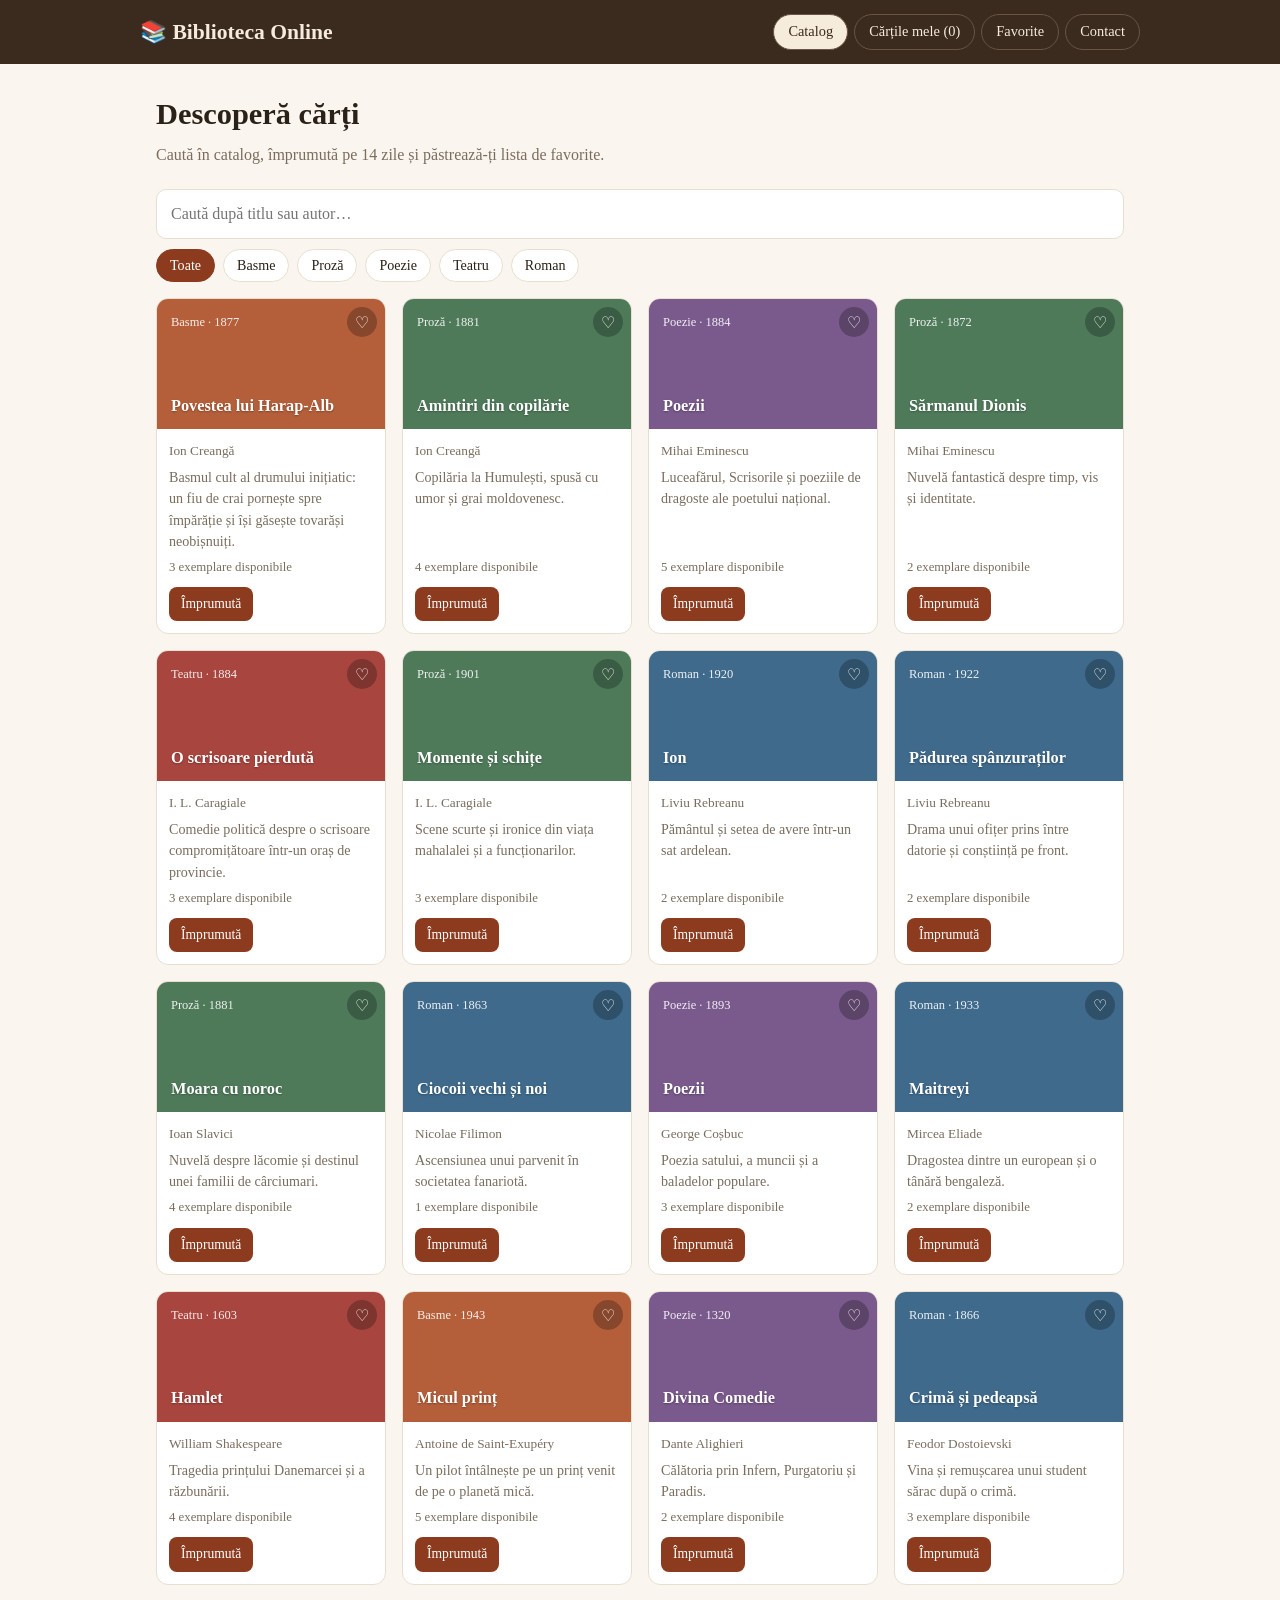
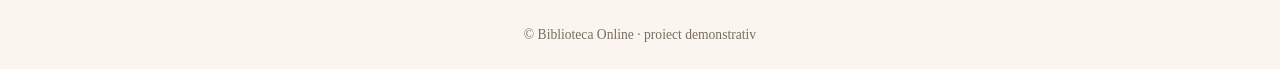
==== index.html @ 7d39f1ca "first commit" ====
<!DOCTYPE html>
<html lang="ro">
<head>
  <meta charset="utf-8">
  <meta name="viewport" content="width=device-width, initial-scale=1">
  <title>Biblioteca Online</title>
  <link rel="stylesheet" href="css/style.css">
</head>
<body>
  <header>
    <div class="hi">
      <a class="logo" href="index.html">📚 Biblioteca Online</a>
      <nav>
        <button data-view="catalog" class="on">Catalog</button>
        <button data-view="imprumuturi">Cărțile mele (<span id="cnt">0</span>)</button>
        <button data-view="favorite">Favorite</button>
        <a href="contact.html">Contact</a>
      </nav>
    </div>
  </header>

  <div class="hero">
    <h1 id="ttl">Descoperă cărți</h1>
    <p id="sub">Caută în catalog, împrumută pe 14 zile și păstrează-ți lista de favorite.</p>
  </div>

  <div class="tools" id="tools">
    <input id="q" type="search" placeholder="Caută după titlu sau autor…">
    <div class="chips" id="chips"></div>
  </div>

  <main>
    <div class="grid" id="g"></div>
  </main>

  <footer>© Biblioteca Online · proiect demonstrativ</footer>
  <div id="toast"></div>

  <script src="js/common.js"></script>
  <script src="js/books.js"></script>
  <script src="js/app.js"></script>
</body>
</html>
---- css/style.css ----
/* ===== Biblioteca Online – stiluri comune ===== */

/* Culori (temă luminoasă / întunecată) */
:root {
  --bg: #faf6ef;
  --card: #fff;
  --tx: #2a2118;
  --mut: #7a6d5e;
  --br: #e8dfd0;
  --ac: #8c3b1e;
  --acx: #fff;
  --hd: #3b2a1e;
  --err: #b3261e;
}
@media (prefers-color-scheme: dark) {
  :root:not([data-theme="light"]) {
    --bg: #17130f; --card: #221c16; --tx: #f1e8da; --mut: #a89a88;
    --br: #3a3027; --ac: #e0875a; --acx: #1a120c; --hd: #0f0c09; --err: #f2867d;
  }
}
:root[data-theme="dark"] {
  --bg: #17130f; --card: #221c16; --tx: #f1e8da; --mut: #a89a88;
  --br: #3a3027; --ac: #e0875a; --acx: #1a120c; --hd: #0f0c09; --err: #f2867d;
}

* { box-sizing: border-box; }

body {
  margin: 0;
  background: var(--bg);
  color: var(--tx);
  font: 16px/1.5 Georgia, "Times New Roman", serif;
  min-height: 100vh;
  display: flex;
  flex-direction: column;
}

/* ===== Antet și navigare ===== */
header { background: var(--hd); color: #f6ecdc; padding: 14px 16px; }
.hi { max-width: 1000px; margin: 0 auto; display: flex; align-items: center; gap: 14px; flex-wrap: wrap; }
.logo { font-size: 1.35rem; font-weight: 700; margin-right: auto; color: inherit; text-decoration: none; }
nav { display: flex; gap: 6px; flex-wrap: wrap; }
nav button,
nav a {
  background: none;
  border: 1px solid #6a5444;
  color: #f6ecdc;
  border-radius: 999px;
  padding: 6px 14px;
  font: inherit;
  font-size: .9rem;
  cursor: pointer;
  text-decoration: none;
}
nav button.on,
nav a.on { background: #f6ecdc; color: #3b2a1e; }

/* ===== Titlu pagină ===== */
.hero { max-width: 1000px; width: 100%; margin: 0 auto; padding: 28px 16px 8px; }
.hero h1 { margin: 0 0 6px; font-size: 1.9rem; }
.hero p { margin: 0; color: var(--mut); }

/* ===== Căutare și filtre ===== */
.tools { max-width: 1000px; width: 100%; margin: 14px auto 0; padding: 0 16px; }
.tools input {
  width: 100%; padding: 12px 14px; border: 1px solid var(--br); border-radius: 10px;
  background: var(--card); color: var(--tx); font: inherit;
}
.chips { display: flex; gap: 8px; flex-wrap: wrap; margin-top: 10px; }
.chips button {
  border: 1px solid var(--br); background: var(--card); color: var(--tx);
  border-radius: 999px; padding: 5px 13px; font: inherit; font-size: .88rem; cursor: pointer;
}
.chips button.on { background: var(--ac); color: var(--acx); border-color: var(--ac); }

/* ===== Conținut ===== */
main { max-width: 1000px; width: 100%; margin: 0 auto; padding: 16px; flex: 1; }
.grid { display: grid; grid-template-columns: repeat(auto-fill, minmax(210px, 1fr)); gap: 16px; }

/* Card carte */
.bk { background: var(--card); border: 1px solid var(--br); border-radius: 12px; overflow: hidden; display: flex; flex-direction: column; }
.cv { height: 130px; padding: 14px; color: #fff; display: flex; flex-direction: column; justify-content: space-between; position: relative; }
.cv b { font-size: 1.02rem; line-height: 1.2; text-shadow: 0 1px 2px rgba(0,0,0,.3); padding-right: 30px; }
.cv span { font-size: .78rem; opacity: .9; }
.fv {
  position: absolute; top: 8px; right: 8px; background: rgba(0,0,0,.25); border: 0; color: #fff;
  border-radius: 50%; width: 30px; height: 30px; font-size: 16px; cursor: pointer;
}
.bd { padding: 12px; display: flex; flex-direction: column; gap: 6px; flex: 1; }
.bd small { color: var(--mut); }
.bd p { margin: 0; font-size: .88rem; color: var(--mut); flex: 1; }
.bd .row { display: flex; justify-content: space-between; align-items: center; gap: 8px; margin-top: 4px; }
.st { font-size: .8rem; color: var(--mut); }
.due { color: var(--ac); font-size: .82rem; }
.emp { text-align: center; color: var(--mut); padding: 40px 0; grid-column: 1 / -1; }

/* Butoane */
.bt {
  background: var(--ac); color: var(--acx); border: 0; border-radius: 8px;
  padding: 7px 12px; font: inherit; font-size: .85rem; cursor: pointer;
}
.bt.g { background: none; border: 1px solid var(--ac); color: var(--ac); }
.bt:disabled { opacity: .45; cursor: default; }

/* ===== Pagina de contact ===== */
.contact-wrap { display: grid; grid-template-columns: minmax(0, 1fr) minmax(0, 300px); gap: 24px; align-items: start; }
@media (max-width: 720px) { .contact-wrap { grid-template-columns: 1fr; } }

.contact { display: flex; flex-direction: column; gap: 12px; background: var(--card); border: 1px solid var(--br); border-radius: 12px; padding: 18px; }
.contact label { display: flex; flex-direction: column; gap: 4px; font-size: .9rem; }
.contact input,
.contact textarea {
  padding: 10px 12px; border: 1px solid var(--br); border-radius: 8px;
  background: var(--bg); color: var(--tx); font: inherit; resize: vertical;
}
.contact input:focus,
.contact textarea:focus { outline: 2px solid var(--ac); outline-offset: 1px; }
.contact .bad { border-color: var(--err); }
.contact .msg { color: var(--err); font-size: .8rem; min-height: 1em; }
.contact .bt { padding: 10px; font-size: .95rem; }

.info { background: var(--card); border: 1px solid var(--br); border-radius: 12px; padding: 18px; }
.info h2 { margin: 0 0 8px; font-size: 1.1rem; }
.info p { margin: 0 0 8px; color: var(--mut); font-size: .9rem; }

.sent { margin-top: 24px; }
.sent h2 { font-size: 1.1rem; margin: 0 0 10px; }
.sent ul { list-style: none; margin: 0; padding: 0; display: flex; flex-direction: column; gap: 8px; }
.sent li { background: var(--card); border: 1px solid var(--br); border-radius: 10px; padding: 10px 12px; font-size: .9rem; }
.sent li small { color: var(--mut); display: block; }

/* ===== Subsol și notificări ===== */
footer { text-align: center; color: var(--mut); font-size: .85rem; padding: 24px 16px; }
footer a { color: var(--ac); }

#toast {
  position: fixed; left: 50%; bottom: 20px; transform: translateX(-50%);
  background: var(--hd); color: #f6ecdc; padding: 10px 18px; border-radius: 10px;
  opacity: 0; transition: opacity .25s; pointer-events: none; font-size: .9rem;
}
#toast.on { opacity: 1; }
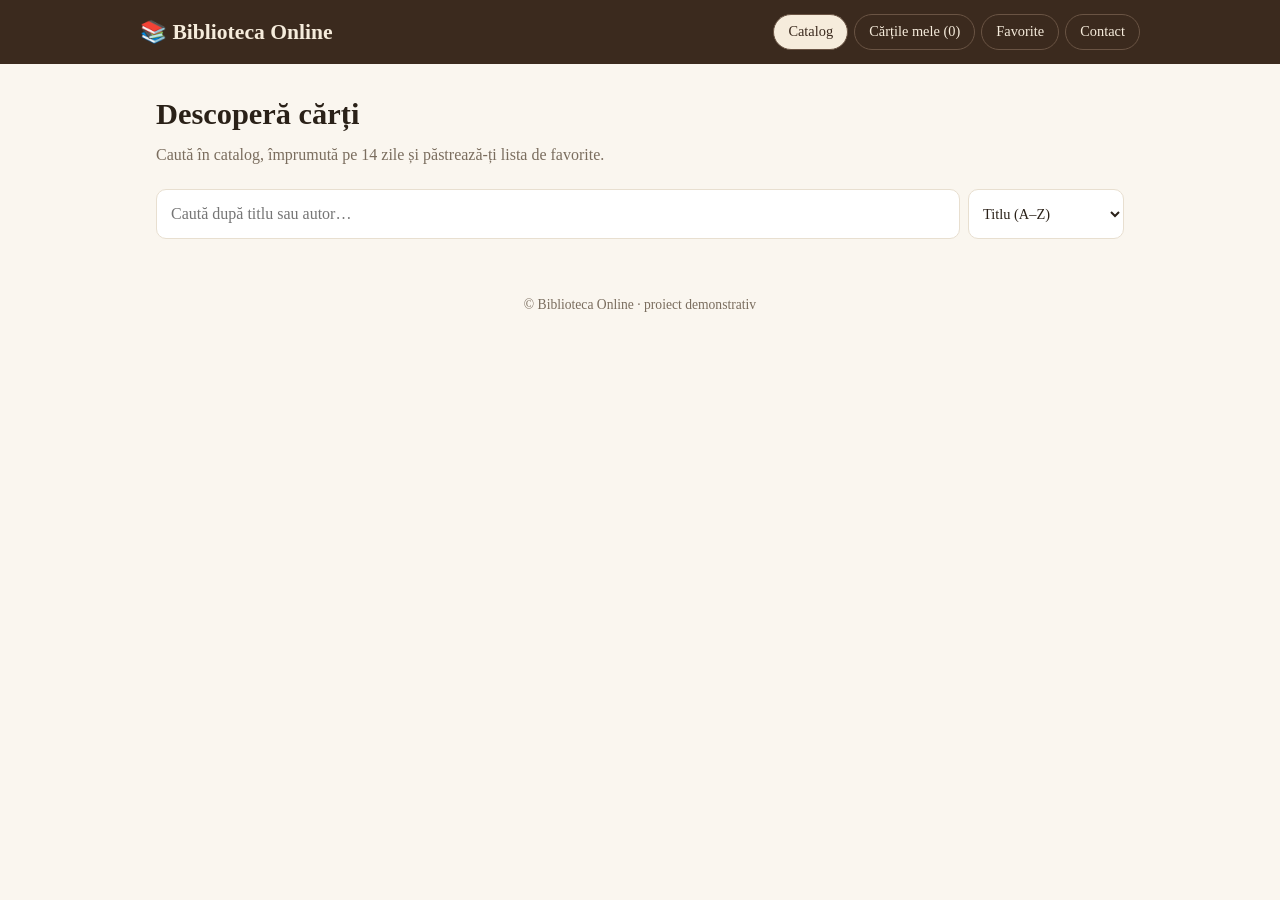
==== commit 8824c0e5: "Adaugă sortarea catalogului după titlu, autor și an" ====
--- a/index.html
+++ b/index.html
@@ -25,9 +25,15 @@
   </div>
 
   <div class="tools" id="tools">
-    <input id="q" type="search" placeholder="Caută după titlu sau autor…">
-    <div class="chips" id="chips"></div>
-  </div>
+    <div class="search-row">
+      <input id="q" type="search" placeholder="Caută după titlu sau autor…">
+      <select id="sort" aria-label="Sortează">
+        <option value="title">Titlu (A–Z)</option>
+        <option value="author">Autor (A–Z)</option>
+        <option value="new">An (cele mai noi)</option>
+        <option value="old">An (cele mai vechi)</option>
+      </select>
+    </div>
 
   <main>
     <div class="grid" id="g"></div>
--- a/css/style.css
+++ b/css/style.css
@@ -65,6 +65,12 @@
 .tools input {
   width: 100%; padding: 12px 14px; border: 1px solid var(--br); border-radius: 10px;
   background: var(--card); color: var(--tx); font: inherit;
+}
+.search-row { display: flex; gap: 8px; }
+.search-row input { flex: 1; min-width: 0; }
+.search-row select {
+  padding: 0 10px; border: 1px solid var(--br); border-radius: 10px;
+  background: var(--card); color: var(--tx); font: inherit; font-size: .9rem;
 }
 .chips { display: flex; gap: 8px; flex-wrap: wrap; margin-top: 10px; }
 .chips button {
